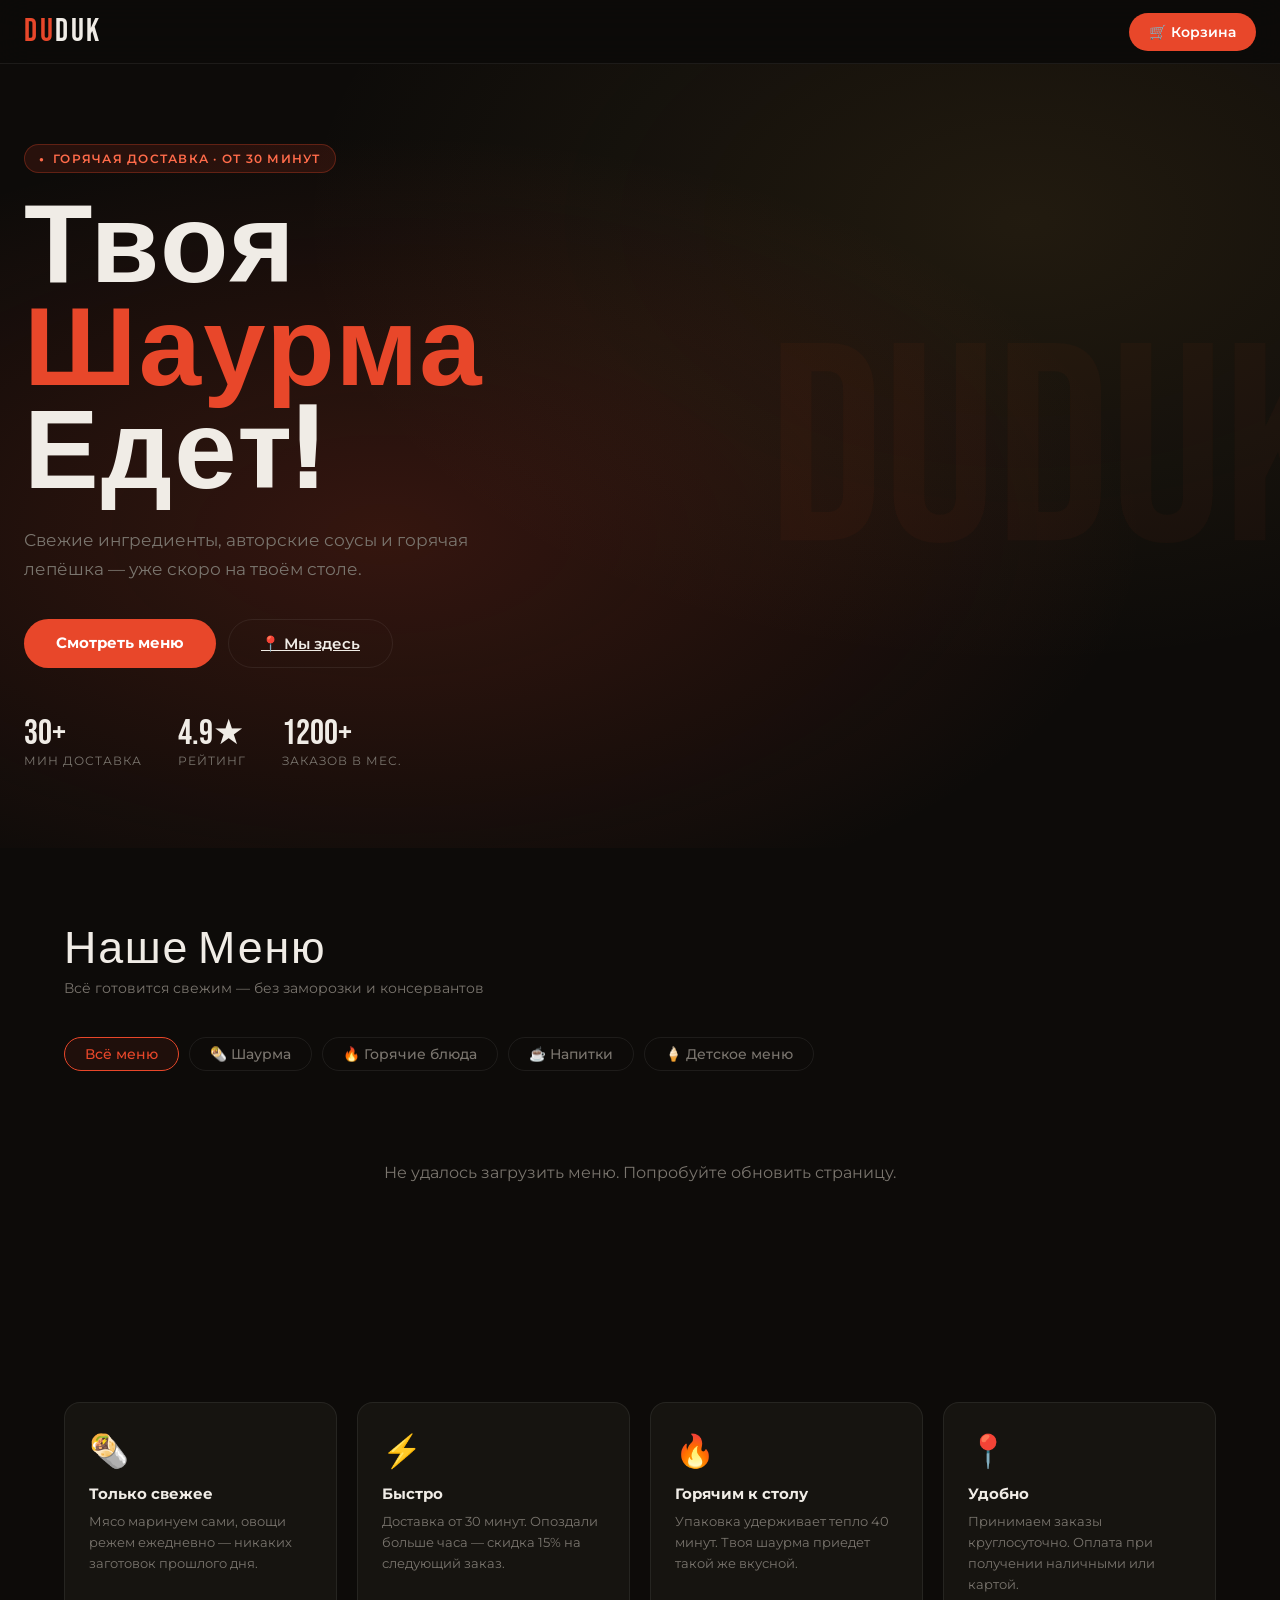
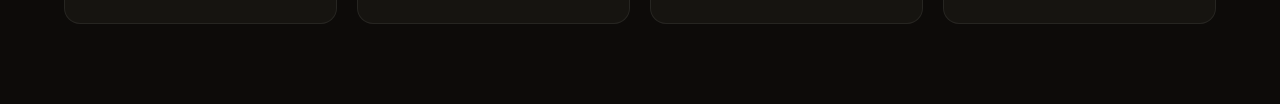
==== app/templates/index.html @ c261e57e "Inital commit" ====
<!DOCTYPE html>
<html lang="ru">
<head>
  <meta charset="UTF-8">
  <meta name="viewport" content="width=device-width, initial-scale=1.0">
  <title>DUDUK — Доставка шаурмы</title>
  <link rel="preconnect" href="https://fonts.googleapis.com">
  <link rel="icon" href="/static/img/favicon.ico" type="image/x-icon">
  <link href="https://fonts.googleapis.com/css2?family=Bebas+Neue&family=Montserrat:wght@400;500;600;700&display=swap" rel="stylesheet">
  <style>
    *, *::before, *::after { box-sizing: border-box; margin: 0; padding: 0; }

    :root {
      --bg: #0d0b09;
      --surface: #161410;
      --surface2: #1e1b17;
      --border: rgba(255,255,255,0.07);
      --accent: #e8472a;
      --accent2: #ff6b4a;
      --gold: #d4a247;
      --text: #f0ece6;
      --muted: #7a756e;
      --radius: 16px;
    }

    html { scroll-behavior: smooth; overflow-x: hidden; }
    body { background: var(--bg); color: var(--text); font-family: 'Montserrat', sans-serif; min-height: 100vh; }

    /* ── HEADER ── */
    header {
      position: sticky; top: 0; z-index: 100;
      background: rgba(13,11,9,0.92); backdrop-filter: blur(16px);
      border-bottom: 1px solid var(--border);
      padding: 0 24px; height: 64px;
      display: flex; align-items: center; justify-content: space-between;
    }
    .logo { font-family: 'Bebas Neue', sans-serif; font-size: 2rem; letter-spacing: 0.08em; color: var(--accent); }
    .logo span { color: var(--text); }
    .header-right { display: flex; align-items: center; gap: 16px; }
    .cart-btn {
      display: flex; align-items: center; gap: 8px;
      background: var(--accent); color: #fff; border: none;
      padding: 10px 20px; border-radius: 50px; font-family: 'Montserrat', sans-serif;
      font-weight: 600; font-size: 0.9rem; cursor: pointer;
      transition: background 0.2s, transform 0.1s;
    }
    .cart-btn:hover { background: var(--accent2); }
    .cart-btn:active { transform: scale(0.97); }
    .cart-count {
      background: #fff; color: var(--accent);
      border-radius: 50%; width: 22px; height: 22px;
      display: flex; align-items: center; justify-content: center;
      font-size: 0.75rem; font-weight: 700; display: none;
    }

    /* ── HERO ── */
    .hero {
      min-height: 80vh; display: flex; align-items: center;
      background: radial-gradient(ellipse at 30% 60%, rgba(232,71,42,0.18) 0%, transparent 60%),
                  radial-gradient(ellipse at 80% 20%, rgba(212,162,71,0.1) 0%, transparent 50%),
                  var(--bg);
      padding: 80px 24px;
      position: relative; overflow: hidden;
    }
    .hero::before {
      content: 'DUDUK';
      position: absolute; right: -60px; top: 50%; transform: translateY(-50%);
      font-family: 'Bebas Neue', sans-serif; font-size: 22vw;
      color: rgba(232,71,42,0.04); line-height: 1;
      pointer-events: none; user-select: none;
    }
    .hero-inner { max-width: 680px; }
    .hero-badge {
      display: inline-flex; align-items: center; gap: 8px;
      background: rgba(232,71,42,0.12); border: 1px solid rgba(232,71,42,0.3);
      color: var(--accent2); padding: 6px 14px; border-radius: 50px;
      font-size: 0.78rem; font-weight: 600; text-transform: uppercase; letter-spacing: 0.1em;
      margin-bottom: 24px;
    }
    .hero-badge::before { content: '●'; font-size: 0.5rem; animation: pulse 1.5s infinite; }
    @keyframes pulse { 0%,100%{opacity:1} 50%{opacity:0.3} }
    .hero h1 {
      font-family: 'Bebas Neue', sans-serif;
      font-size: clamp(3.5rem, 10vw, 7rem); line-height: 0.92;
      letter-spacing: 0.02em; margin-bottom: 20px;
    }
    .hero h1 em { color: var(--accent); font-style: normal; }
    .hero p { font-size: 1.05rem; color: var(--muted); line-height: 1.7; max-width: 480px; margin-bottom: 36px; }
    .hero-cta { display: flex; gap: 12px; flex-wrap: wrap; }
    .btn-primary {
      background: var(--accent); color: #fff; border: none;
      padding: 14px 32px; border-radius: 50px;
      font-family: 'Montserrat', sans-serif; font-weight: 700; font-size: 0.95rem;
      cursor: pointer; transition: all 0.2s; text-decoration: none; display: inline-block;
    }
    .btn-primary:hover { background: var(--accent2); transform: translateY(-2px); box-shadow: 0 8px 24px rgba(232,71,42,0.35); }
    .btn-ghost {
      background: transparent; color: var(--text); border: 1px solid var(--border);
      padding: 14px 32px; border-radius: 50px;
      font-family: 'Montserrat', sans-serif; font-weight: 600; font-size: 0.95rem;
      cursor: pointer; transition: all 0.2s;
    }
    .btn-ghost:hover { border-color: var(--accent); color: var(--accent); }

    .hero-stats { display: flex; gap: 36px; margin-top: 48px; flex-wrap: wrap; }
    .stat { }
    .stat-num { font-family: 'Bebas Neue', sans-serif; font-size: 2.2rem; color: var(--text); line-height: 1; }
    .stat-label { font-size: 0.78rem; color: var(--muted); margin-top: 2px; text-transform: uppercase; letter-spacing: 0.08em; }

    /* ── SECTIONS ── */
    section { padding: 80px 24px; max-width: 1200px; margin: 0 auto; }
    .section-header { margin-bottom: 40px; }
    .section-title { font-family: 'Bebas Neue', sans-serif; font-size: 2.8rem; letter-spacing: 0.04em; line-height: 1; }
    .section-sub { color: var(--muted); font-size: 0.9rem; margin-top: 6px; }

    /* ── MENU FILTERS ── */
    .filters { display: flex; gap: 10px; flex-wrap: wrap; margin-bottom: 32px; }
    .filter-btn {
      padding: 8px 20px; border-radius: 50px; border: 1px solid var(--border);
      background: transparent; color: var(--muted); font-family: 'Montserrat', sans-serif;
      font-size: 0.85rem; font-weight: 500; cursor: pointer; transition: all 0.2s;
    }
    .filter-btn.active, .filter-btn:hover { border-color: var(--accent); color: var(--accent); background: rgba(232,71,42,0.08); }

    /* ── MENU GRID ── */
    .menu-grid { display: grid; grid-template-columns: repeat(auto-fill, minmax(300px, 1fr)); gap: 20px; }
    .menu-card {
      background: var(--surface); border: 1px solid var(--border);
      border-radius: var(--radius); overflow: hidden;
      transition: transform 0.2s, border-color 0.2s, box-shadow 0.2s;
      cursor: pointer;
    }
    .menu-card:hover { transform: translateY(-4px); border-color: rgba(232,71,42,0.3); box-shadow: 0 16px 40px rgba(0,0,0,0.4); }
    .card-img {
      height: 180px; background: var(--surface2);
      display: flex; align-items: center; justify-content: center;
      font-size: 4rem; position: relative; overflow: hidden;
    }
    .card-img img {
      position: absolute; inset: 0; width: 100%; height: 100%;
      object-fit: cover; display: block;
    }
    .card-img::after {
      content: ''; position: absolute; inset: 0;
      background: linear-gradient(to bottom, transparent 50%, var(--surface));
    }
    .card-badge {
      position: absolute; top: 12px; left: 12px; z-index: 1;
      background: var(--accent); color: #fff; padding: 3px 10px;
      border-radius: 50px; font-size: 0.7rem; font-weight: 700;
    }
    .card-body { padding: 18px; }
    .card-name { font-weight: 700; font-size: 1rem; margin-bottom: 6px; }
    .card-desc { color: var(--muted); font-size: 0.82rem; line-height: 1.5; margin-bottom: 14px; }
    .card-footer { display: flex; align-items: center; justify-content: space-between; }
    .card-price { font-family: 'Bebas Neue', sans-serif; font-size: 1.6rem; color: var(--accent); letter-spacing: 0.03em; }
    .card-price sup { font-family: 'Montserrat', sans-serif; font-size: 0.8rem; font-weight: 600; }
    .add-btn {
      width: 38px; height: 38px; border-radius: 50%; border: none;
      background: var(--accent); color: #fff; font-size: 1.4rem;
      display: flex; align-items: center; justify-content: center;
      cursor: pointer; transition: all 0.2s; flex-shrink: 0;
    }
    .add-btn:hover { background: var(--accent2); transform: scale(1.1); }

    /* ── CART SIDEBAR ── */
    .overlay {
      position: fixed; inset: 0; background: rgba(0,0,0,0.6);
      z-index: 200; opacity: 0; pointer-events: none; transition: opacity 0.3s;
    }
    .overlay.open { opacity: 1; pointer-events: all; }
    .cart-sidebar {
      position: fixed; right: 0; top: 0; bottom: 0; width: min(480px, 100vw);
      background: var(--surface); border-left: 1px solid var(--border);
      z-index: 201; display: flex; flex-direction: column;
      transform: translateX(100%); transition: transform 0.35s cubic-bezier(0.4,0,0.2,1);
    }
    .cart-sidebar.open { transform: translateX(0); }
    .cart-header {
      padding: 24px; border-bottom: 1px solid var(--border);
      display: flex; align-items: center; justify-content: space-between;
    }
    .cart-title { font-family: 'Bebas Neue', sans-serif; font-size: 1.8rem; letter-spacing: 0.05em; }
    .close-btn {
      width: 36px; height: 36px; border-radius: 50%; border: 1px solid var(--border);
      background: transparent; color: var(--text); font-size: 1.2rem;
      display: flex; align-items: center; justify-content: center; cursor: pointer;
      transition: all 0.2s;
    }
    .close-btn:hover { border-color: var(--accent); color: var(--accent); }
    .cart-items { flex: 1; overflow-y: auto; padding: 20px; }
    .cart-empty { text-align: center; padding: 60px 20px; color: var(--muted); }
    .cart-empty-icon { font-size: 3.5rem; margin-bottom: 12px; }
    .cart-item {
      display: flex; align-items: center; gap: 14px;
      padding: 14px 0; border-bottom: 1px solid var(--border);
    }
    .cart-item-emoji { font-size: 2rem; flex-shrink: 0; width: 44px; height: 44px; display: flex; align-items: center; justify-content: center; }
    .cart-item-emoji img { width: 44px; height: 44px; object-fit: cover; border-radius: 8px; }
    .cart-item-info { flex: 1; min-width: 0; }
    .cart-item-name { font-weight: 600; font-size: 0.9rem; white-space: nowrap; overflow: hidden; text-overflow: ellipsis; }
    .cart-item-price { color: var(--muted); font-size: 0.82rem; margin-top: 2px; }
    .qty-control { display: flex; align-items: center; gap: 10px; flex-shrink: 0; }
    .qty-btn {
      width: 28px; height: 28px; border-radius: 50%; border: 1px solid var(--border);
      background: var(--surface2); color: var(--text); cursor: pointer;
      display: flex; align-items: center; justify-content: center; font-size: 1rem;
      transition: all 0.15s;
    }
    .qty-btn:hover { border-color: var(--accent); color: var(--accent); }
    .qty-num { font-weight: 700; font-size: 0.9rem; width: 20px; text-align: center; }
    .cart-footer { padding: 20px; border-top: 1px solid var(--border); }
    .cart-total { display: flex; justify-content: space-between; align-items: center; margin-bottom: 20px; }
    .cart-total-label { color: var(--muted); font-size: 0.9rem; }
    .cart-total-price { font-family: 'Bebas Neue', sans-serif; font-size: 2rem; color: var(--accent); letter-spacing: 0.03em; }

    /* ── ORDER FORM ── */
    #checkout-form { flex: 1; overflow-y: auto; display: flex; flex-direction: column; }
    .order-form { padding: 20px; display: flex; flex-direction: column; gap: 12px; }
    .form-group { display: flex; flex-direction: column; gap: 6px; }
    .form-label { font-size: 0.78rem; font-weight: 600; color: var(--muted); text-transform: uppercase; letter-spacing: 0.07em; }
    .form-input, .form-textarea, .form-select {
      background: var(--surface2); border: 1px solid var(--border);
      border-radius: 10px; padding: 12px 14px;
      color: var(--text); font-family: 'Montserrat', sans-serif; font-size: 0.9rem;
      transition: border-color 0.2s; outline: none; width: 100%;
    }
    .form-input:focus, .form-textarea:focus, .form-select:focus { border-color: var(--accent); }
    .form-input::placeholder, .form-textarea::placeholder { color: var(--muted); }
    .form-textarea { resize: vertical; min-height: 80px; }
    .form-select { appearance: none; cursor: pointer; }
    .form-select option { background: var(--surface2); }
    .input-error { border-color: #e8472a !important; }
    .error-msg { color: var(--accent2); font-size: 0.75rem; margin-top: 2px; }

    .checkout-tabs { display: flex; gap: 0; background: var(--surface2); border-radius: 10px; padding: 4px; margin-bottom: 4px; }
    .checkout-tab {
      flex: 1; padding: 9px; border-radius: 8px; border: none;
      background: transparent; color: var(--muted); cursor: pointer;
      font-family: 'Montserrat', sans-serif; font-weight: 600; font-size: 0.82rem;
      transition: all 0.2s;
    }
    .checkout-tab.active { background: var(--surface); color: var(--text); }

    .time-picker { display: grid; grid-template-columns: 1fr 1fr; gap: 8px; }
    .time-option {
      padding: 10px; border-radius: 10px; border: 1px solid var(--border);
      background: transparent; color: var(--muted); cursor: pointer;
      font-family: 'Montserrat', sans-serif; font-size: 0.82rem;
      transition: all 0.2s; text-align: center;
    }
    .time-option.active { border-color: var(--accent); color: var(--accent); background: rgba(232,71,42,0.08); }

    .payment-options { display: grid; grid-template-columns: 1fr 1fr; gap: 8px; }
    .payment-option {
      padding: 12px; border-radius: 10px; border: 1px solid var(--border);
      background: transparent; color: var(--muted); cursor: pointer;
      font-family: 'Montserrat', sans-serif; font-size: 0.82rem;
      text-align: center; transition: all 0.2s;
    }
    .payment-option.active { border-color: var(--accent); color: var(--accent); background: rgba(232,71,42,0.08); }
    .payment-option .pay-icon { font-size: 1.4rem; display: block; margin-bottom: 4px; }

    /* ── TOAST ── */
    #toast-container { position: fixed; bottom: 24px; left: 50%; transform: translateX(-50%); z-index: 999; display: flex; flex-direction: column; gap: 10px; align-items: center; }
    .toast {
      background: var(--surface2); border: 1px solid var(--border);
      padding: 14px 22px; border-radius: 12px; font-size: 0.9rem; font-weight: 500;
      animation: slideUp 0.3s ease; white-space: nowrap;
      box-shadow: 0 8px 32px rgba(0,0,0,0.5);
    }
    .toast.success { border-color: #2dce89; color: #2dce89; }
    .toast.error { border-color: var(--accent); color: var(--accent2); }
    .toast.info { border-color: var(--border); color: var(--text); }
    @keyframes slideUp { from { opacity:0; transform:translateY(16px) } to { opacity:1; transform:translateY(0) } }

    /* ── FEATURES ── */
    .features { display: grid; grid-template-columns: repeat(auto-fit, minmax(220px, 1fr)); gap: 20px; }
    .feature-card {
      background: var(--surface); border: 1px solid var(--border);
      border-radius: var(--radius); padding: 28px 24px;
    }
    .feature-icon { font-size: 2rem; margin-bottom: 14px; }
    .feature-title { font-weight: 700; font-size: 0.95rem; margin-bottom: 8px; }
    .feature-desc { color: var(--muted); font-size: 0.82rem; line-height: 1.6; }

    /* ── STATUS TRACKER ── */

    /* ── LOADING ── */
    .spinner {
      width: 40px; height: 40px; border-radius: 50%;
      border: 3px solid var(--border); border-top-color: var(--accent);
      animation: spin 0.8s linear infinite; margin: 40px auto;
    }
    @keyframes spin { to { transform: rotate(360deg); } }

    /* ── RESPONSIVE ── */
    /* ── MOBILE BOTTOM NAV ── */
    .mobile-nav {
      display: none;
      position: fixed; bottom: 0; left: 0; right: 0; z-index: 150;
      background: rgba(22,20,16,0.96); backdrop-filter: blur(16px);
      border-top: 1px solid var(--border);
      padding: 10px 0 max(10px, env(safe-area-inset-bottom));
      grid-template-columns: 1fr 1fr 1fr;
    }
    .mobile-nav-btn {
      display: flex; flex-direction: column; align-items: center; gap: 4px;
      background: none; border: none; color: var(--muted);
      font-family: 'Montserrat', sans-serif; font-size: 0.65rem; font-weight: 600;
      text-transform: uppercase; letter-spacing: 0.05em; cursor: pointer;
      padding: 4px 8px; transition: color 0.2s; position: relative;
    }
    .mobile-nav-btn .nav-icon { font-size: 1.4rem; line-height: 1; }
    .mobile-nav-btn.active { color: var(--accent); }
    .mobile-nav-cart-badge {
      position: absolute; top: 0; right: 14px;
      background: var(--accent); color: #fff;
      border-radius: 50%; width: 18px; height: 18px;
      display: none; align-items: center; justify-content: center;
      font-size: 0.65rem; font-weight: 700;
    }

    /* ── TABLET ── */
    @media (max-width: 900px) {
      .menu-grid { grid-template-columns: repeat(2, 1fr); }
      .features { grid-template-columns: repeat(2, 1fr); }
    }

    /* ── MOBILE ── */
    @media (max-width: 640px) {
      /* body padding for bottom nav */
      body { padding-bottom: 70px; }

      /* Header */
      header { height: 56px; padding: 0 16px; }
      .cart-btn { display: none; } /* replaced by bottom nav */
      .mobile-nav { display: grid; }

      /* Hero */
      .hero { min-height: auto; padding: 40px 16px 32px; }
      .hero::before { display: none; }
      .hero-badge { font-size: 0.72rem; padding: 5px 12px; }
      .hero h1 { font-size: clamp(2.8rem, 14vw, 4rem); }
      .hero p { font-size: 0.92rem; }
      .hero-cta { gap: 10px; }
      .btn-primary, .btn-ghost { padding: 12px 22px; font-size: 0.88rem; }
      .hero-stats { gap: 20px; margin-top: 32px; }
      .stat-num { font-size: 1.8rem; }
      .stat-label { font-size: 0.7rem; }

      /* Sections */
      section { padding: 40px 16px; }
      .section-title { font-size: 2rem; }

      /* Filters — horizontal scroll */
      .filters { flex-wrap: nowrap; overflow-x: auto; padding-bottom: 4px; -webkit-overflow-scrolling: touch; }
      .filters::-webkit-scrollbar { display: none; }
      .filter-btn { flex-shrink: 0; }

      /* Menu grid — single column */
      .menu-grid { grid-template-columns: 1fr; gap: 14px; }
      .card-img { height: 140px; }

      /* Features — single column */
      .features { grid-template-columns: 1fr; gap: 12px; }
      .feature-card { padding: 20px; display: flex; gap: 16px; align-items: flex-start; }
      .feature-icon { margin-bottom: 0; flex-shrink: 0; }

      /* Cart sidebar — full screen on mobile */
      .cart-sidebar { width: 100vw; border-left: none; border-top: 1px solid var(--border); border-radius: 20px 20px 0 0; top: auto; height: 92vh; }
      .cart-header { padding: 16px 20px; }

      /* Order form tighter */
      .order-form { padding: 14px 16px; gap: 10px; }
      .time-picker { grid-template-columns: 1fr 1fr; gap: 8px; }
      .payment-options { grid-template-columns: 1fr 1fr; gap: 8px; }

      /* Status tracker */

      /* Toast — bottom with nav clearance */
      #toast-container { bottom: 80px; }
    }

    /* ── VERY SMALL (SE, old phones) ── */
    @media (max-width: 375px) {
      .hero h1 { font-size: 2.5rem; }
      .menu-grid { grid-template-columns: 1fr; }
      .time-picker { grid-template-columns: 1fr 1fr; }
    }

    /* scrollbar */

    /* ── DOPINGS ── */
    .dopings-grid { display: grid; grid-template-columns: 1fr 1fr; gap: 8px; }
    .doping-btn {
      background: var(--surface2); border: 1.5px solid var(--border);
      border-radius: 10px; padding: 8px 10px;
      display: flex; align-items: center; gap: 8px;
      cursor: pointer; transition: all 0.15s; text-align: left;
      color: var(--text); font-family: 'Montserrat', sans-serif; font-size: 0.8rem;
    }
    .doping-btn:hover { border-color: var(--accent); }
    .doping-btn.selected { border-color: var(--accent); background: rgba(232,71,42,0.12); }
    .doping-btn .d-name { font-weight: 600; font-size: 0.8rem; }
    .doping-btn .d-price { color: var(--accent); font-weight: 700; font-size: 0.75rem; margin-top: 1px; }
    .doping-icon { font-size: 1.3rem; flex-shrink: 0; }

    /* ── ITEM CONSTRUCTOR MODAL ── */
    .item-modal-overlay {
      position: fixed; inset: 0; background: rgba(0,0,0,0.7);
      z-index: 300; display: flex; align-items: flex-end; justify-content: center;
      opacity: 0; pointer-events: none; transition: opacity 0.3s;
    }
    .item-modal-overlay.open { opacity: 1; pointer-events: all; }
    .item-modal {
      background: var(--surface); border-radius: 24px 24px 0 0;
      width: 100%; max-width: 600px; max-height: 92vh;
      display: flex; flex-direction: column;
      transform: translateY(100%); transition: transform 0.35s cubic-bezier(0.4,0,0.2,1);
      border-top: 1px solid var(--border);
    }
    .item-modal-overlay.open .item-modal { transform: translateY(0); }
    .item-modal-header {
      padding: 20px 20px 0; display: flex; align-items: flex-start; gap: 16px;
    }
    .item-modal-emoji { font-size: 3rem; flex-shrink: 0; }
    .item-modal-info { flex: 1; }
    .item-modal-name { font-family: 'Bebas Neue', sans-serif; font-size: 1.6rem; letter-spacing: 0.04em; line-height: 1.1; }
    .item-modal-desc { color: var(--muted); font-size: 0.82rem; margin-top: 4px; }
    .item-modal-close {
      width: 32px; height: 32px; border-radius: 50%; border: 1px solid var(--border);
      background: transparent; color: var(--text); font-size: 1rem;
      display: flex; align-items: center; justify-content: center; cursor: pointer;
      flex-shrink: 0; margin-top: 2px; transition: all 0.2s;
    }
    .item-modal-close:hover { border-color: var(--accent); color: var(--accent); }
    .item-modal-body { padding: 16px 20px; overflow-y: auto; flex: 1; }
    .constructor-title {
      font-size: 0.75rem; font-weight: 700; text-transform: uppercase; letter-spacing: 0.12em;
      color: var(--muted); margin-bottom: 12px;
    }
    .constructor-grid { display: grid; grid-template-columns: 1fr 1fr; gap: 8px; margin-bottom: 16px; }
    .constructor-btn {
      display: flex; align-items: center; gap: 10px;
      background: var(--surface2); border: 1.5px solid var(--border);
      border-radius: 12px; padding: 10px 12px; cursor: pointer;
      transition: all 0.18s; text-align: left;
    }
    .constructor-btn:hover { border-color: rgba(232,71,42,0.4); }
    .constructor-btn.selected { border-color: var(--accent); background: rgba(232,71,42,0.1); }
    .constructor-btn .cb-icon { font-size: 1.4rem; flex-shrink: 0; }
    .constructor-btn .cb-name { font-weight: 600; font-size: 0.8rem; line-height: 1.2; }
    .constructor-btn .cb-weight { color: var(--muted); font-size: 0.7rem; }
    .constructor-btn .cb-price { color: var(--accent); font-weight: 700; font-size: 0.78rem; margin-top: 2px; }
    .item-modal-footer {
      padding: 16px 20px; border-top: 1px solid var(--border);
      display: flex; align-items: center; gap: 12px;
    }
    .modal-total-block { flex: 1; }
    .modal-total-label { font-size: 0.7rem; text-transform: uppercase; letter-spacing: 0.1em; color: var(--muted); }
    .modal-total-price { font-family: 'Bebas Neue', sans-serif; font-size: 2rem; color: var(--text); letter-spacing: 0.03em; line-height: 1; }
    .modal-total-price sup { font-family: 'Montserrat', sans-serif; font-size: 0.9rem; font-weight: 700; }
    .modal-add-btn {
      flex: 1; background: var(--accent); color: #fff; border: none;
      padding: 14px 24px; border-radius: 50px;
      font-family: 'Montserrat', sans-serif; font-weight: 700; font-size: 0.95rem;
      cursor: pointer; transition: all 0.2s;
    }
    .modal-add-btn:hover { background: var(--accent2); transform: translateY(-1px); }

    ::-webkit-scrollbar { width: 6px; }
    ::-webkit-scrollbar-track { background: transparent; }
    ::-webkit-scrollbar-thumb { background: rgba(255,255,255,0.1); border-radius: 3px; }
  </style>
</head>
<body>

<!-- ── MOBILE BOTTOM NAV ── -->
<nav class="mobile-nav" id="mobile-nav">
  <button class="mobile-nav-btn active" id="mnav-menu" onclick="mnavGo('menu')">
    <span class="nav-icon">🌯</span>Меню
  </button>
  <button class="mobile-nav-btn" id="mnav-cart" onclick="mnavGo('cart')">
    <span class="nav-icon">🛒</span>Корзина
    <span class="mobile-nav-cart-badge" id="mnav-badge">0</span>
  </button>
  <a class="mobile-nav-btn" href="https://2gis.ru/perm/firm/70000001114979044/tab/reviews?m=56.338317%2C58.048239%2F16" target="_blank" rel="noopener" style="text-decoration:none;">
    <span class="nav-icon">📍</span>Мы здесь
  </a>
</nav>

<header>
  <div class="logo">DU<span>DUK</span></div>
  <div class="header-right">
    <button class="cart-btn" onclick="openCart()">
      🛒 Корзина
      <span class="cart-count" id="cart-badge">0</span>
    </button>
  </div>
</header>

<div class="hero">
  <div class="hero-inner">
    <div class="hero-badge">Горячая доставка · от 30 минут</div>
    <h1>Твоя<br><em>Шаурма</em><br>Едет!</h1>
    <p>Свежие ингредиенты, авторские соусы и горячая лепёшка — уже скоро на твоём столе.</p>
    <div class="hero-cta">
      <a href="#menu" class="btn-primary">Смотреть меню</a>
      <a class="btn-ghost" href="https://2gis.ru/perm/firm/70000001114979044/tab/reviews?m=56.338317%2C58.048239%2F16" target="_blank" rel="noopener">📍 Мы здесь</a>
    </div>
    <div class="hero-stats">
      <div class="stat"><div class="stat-num">30+</div><div class="stat-label">Мин доставка</div></div>
      <div class="stat"><div class="stat-num">4.9★</div><div class="stat-label">Рейтинг</div></div>
      <div class="stat"><div class="stat-num">1200+</div><div class="stat-label">Заказов в мес.</div></div>
    </div>
  </div>
</div>

<!-- ── MENU ── -->
<section id="menu">
  <div class="section-header">
    <div class="section-title">Наше Меню</div>
    <div class="section-sub">Всё готовится свежим — без заморозки и консервантов</div>
  </div>
  <div class="filters" id="filters">
    <button class="filter-btn active" onclick="filterMenu('all', this)">Всё меню</button>
    <button class="filter-btn" onclick="filterMenu('shawarma', this)">🌯 Шаурма</button>
    <button class="filter-btn" onclick="filterMenu('hot', this)">🔥 Горячие блюда</button>
    <button class="filter-btn" onclick="filterMenu('drinks', this)">☕ Напитки</button>
    <button class="filter-btn" onclick="filterMenu('kids', this)">🍦 Детское меню</button>
  </div>
  <div class="menu-grid" id="menu-grid">
    <div class="spinner"></div>
  </div>
</section>

<!-- ── FEATURES ── -->
<section>
  <div class="features">
    <div class="feature-card">
      <div class="feature-icon">🌯</div>
      <div class="feature-title">Только свежее</div>
      <div class="feature-desc">Мясо маринуем сами, овощи режем ежедневно — никаких заготовок прошлого дня.</div>
    </div>
    <div class="feature-card">
      <div class="feature-icon">⚡</div>
      <div class="feature-title">Быстро</div>
      <div class="feature-desc">Доставка от 30 минут. Опоздали больше часа — скидка 15% на следующий заказ.</div>
    </div>
    <div class="feature-card">
      <div class="feature-icon">🔥</div>
      <div class="feature-title">Горячим к столу</div>
      <div class="feature-desc">Упаковка удерживает тепло 40 минут. Твоя шаурма приедет такой же вкусной.</div>
    </div>
    <div class="feature-card">
      <div class="feature-icon">📍</div>
      <div class="feature-title">Удобно</div>
      <div class="feature-desc">Принимаем заказы круглосуточно. Оплата при получении наличными или картой.</div>
    </div>
  </div>
</section>

<!-- ── STATUS TRACKER ── -->


<!-- ── OVERLAY ── -->
<div class="overlay" id="overlay" onclick="closeCart()"></div>

<!-- ── ITEM CONSTRUCTOR MODAL ──────────────────────────────────── -->
<div class="item-modal-overlay" id="item-modal-overlay" onclick="closeItemModal(event)">
  <div class="item-modal" id="item-modal">
    <div class="item-modal-header">
      <div class="item-modal-emoji" id="im-emoji">🌯</div>
      <div class="item-modal-info">
        <div class="item-modal-name" id="im-name">Название</div>
        <div class="item-modal-desc" id="im-desc"></div>
      </div>
      <button class="item-modal-close" onclick="closeItemModal()">✕</button>
    </div>
    <div class="item-modal-body">
      <div class="constructor-title">🔧 Настройте блюдо — добавьте по вкусу</div>
      <div class="constructor-grid" id="constructor-grid">
        <div style="color:var(--muted);font-size:0.82rem;grid-column:1/-1;">Загружаем добавки…</div>
      </div>
    </div>
    <div class="item-modal-footer">
      <div class="modal-total-block">
        <div class="modal-total-label">Итого</div>
        <div class="modal-total-price"><sup>₽</sup><span id="im-total">0</span></div>
      </div>
      <button class="modal-add-btn" id="im-add-btn" onclick="addConstructedToCart()">В корзину</button>
    </div>
  </div>
</div>

<!-- ── CART SIDEBAR ── -->
<div class="cart-sidebar" id="cart-sidebar">
  <div class="cart-header">
    <div class="cart-title">Корзина</div>
    <button class="close-btn" onclick="closeCart()">✕</button>
  </div>

  <div class="cart-items" id="cart-items">
    <div class="cart-empty">
      <div class="cart-empty-icon">🛒</div>
      <div style="font-weight:600;margin-bottom:6px;">Корзина пуста</div>
      <div style="color:var(--muted);font-size:0.85rem;">Добавьте что-нибудь из меню</div>
    </div>
  </div>

  <!-- Форма оформления -->
  <div id="checkout-form" style="display:none">
    <div class="cart-total" style="padding:0 20px;">
      <span class="cart-total-label">Итого:</span>
      <span class="cart-total-price" id="cart-total">0 ₽</span>
    </div>

    <div class="order-form">
      <div class="form-group">
        <label class="form-label">Тип доставки</label>
        <div class="checkout-tabs">
          <button class="checkout-tab active" onclick="setDelivery('delivery', this)">🚗 Доставка</button>
          <button class="checkout-tab" onclick="setDelivery('pickup', this)">🏃 Самовывоз</button>
        </div>
      </div>

      <div class="form-group">
        <label class="form-label">Ваше имя *</label>
        <input class="form-input" id="inp-name" placeholder="Как к вам обращаться?">
        <div class="error-msg" id="err-name"></div>
      </div>
      <div class="form-group">
        <label class="form-label">Телефон *</label>
        <input class="form-input" id="inp-phone" placeholder="+7 (999) 000-00-00" inputmode="tel">
        <div class="error-msg" id="err-phone"></div>
      </div>
      <div class="form-group" id="address-group">
        <label class="form-label">Адрес доставки *</label>
        <input class="form-input" id="inp-address" placeholder="Улица, дом, квартира">
        <div class="error-msg" id="err-address"></div>
      </div>

      <div class="form-group">
        <label class="form-label">Время доставки</label>
        <div class="time-picker" id="time-picker">
          <button class="time-option active" data-value="asap" onclick="selectTime(this)">⚡ Как можно скорее</button>
          <button class="time-option" data-value="30" onclick="selectTime(this)">🕐 Через 30 мин</button>
          <button class="time-option" data-value="60" onclick="selectTime(this)">🕑 Через 1 час</button>
          <button class="time-option" data-value="120" onclick="selectTime(this)">🕑 Через 2 часа</button>
        </div>
      </div>

      <div class="form-group">
        <label class="form-label">Способ оплаты</label>
        <div class="payment-options">
          <button class="payment-option active" data-value="cash" onclick="selectPayment(this)">
            <span class="pay-icon">💵</span>Наличными
          </button>
          <button class="payment-option" data-value="card" onclick="selectPayment(this)">
            <span class="pay-icon">💳</span>Картой
          </button>
        </div>
      </div>


      <div class="form-group" id="dopings-group">
        <label class="form-label">Добавить к заказу</label>
        <div class="dopings-grid" id="dopings-grid">
          <div style="color:var(--muted);font-size:0.82rem;grid-column:1/-1;">Загрузка...</div>
        </div>
      </div>

      <div class="form-group">
        <label class="form-label">Комментарий к заказу</label>
        <textarea class="form-textarea" id="inp-comment" placeholder="Соус отдельно, позвоните за 5 минут…"></textarea>
      </div>

      <button class="btn-primary" onclick="submitOrder()" id="submit-btn" style="width:100%;margin-top:4px;">
        Оформить заказ
      </button>
    </div>
  </div>

  <!-- Empty cart footer -->
  <div class="cart-footer" id="empty-cart-footer">
    <div style="display:flex;justify-content:space-between;align-items:center;margin-bottom:16px;">
      <span style="color:var(--muted)">Ваш заказ: <strong>0 ₽</strong></span>
    </div>
    <button class="btn-primary" style="width:100%;opacity:0.4;cursor:not-allowed;">Перейти к оформлению</button>
  </div>
  <div class="cart-footer" id="filled-cart-footer" style="display:none">
    <div class="cart-total">
      <span class="cart-total-label">Итого:</span>
      <span class="cart-total-price" id="cart-total2">0 ₽</span>
    </div>
    <button class="btn-primary" onclick="showCheckout()" style="width:100%;">Оформить заказ →</button>
  </div>
</div>

<!-- ── TOAST CONTAINER ── -->
<div id="toast-container"></div>

<script>
// ─── MOBILE NAV ──────────────────────────────────────────
function mnavGo(tab) {
  document.querySelectorAll('.mobile-nav-btn').forEach(b => b.classList.remove('active'));
  const btn = document.getElementById('mnav-' + tab);
  if (btn) btn.classList.add('active');
  if (tab === 'cart') { openCart(); }
  else if (tab === 'menu') { document.getElementById('menu').scrollIntoView({behavior:'smooth'}); }

}

// ─── STATE ──────────────────────────────────────────────
let MENU = [];
let DOPINGS = [];
let selectedDopings = [];
let cart = JSON.parse(localStorage.getItem('duduk_cart') || '[]');
let currentFilter = 'all';
let deliveryType = 'delivery';
let selectedTime = 'asap';
let selectedPayment = 'cash';

// ─── INIT ────────────────────────────────────────────────
document.addEventListener('DOMContentLoaded', async () => {
  await loadMenu();
  updateCartUI();
  restoreOrderStatus();
});


async function loadMenu() {
  try {
    const res = await fetch('/api/menu');
    MENU = await res.json();
    // Populate DOPINGS from already-loaded data (no extra request needed)
    DOPINGS = MENU.filter(m => m.category === 'dopings');
    renderMenu();
    renderDopings();
  } catch(e) {
    document.getElementById('menu-grid').innerHTML =
      '<div style="color:var(--muted);text-align:center;padding:60px 20px;grid-column:1/-1;">Не удалось загрузить меню. Попробуйте обновить страницу.</div>';
  }
}

function restoreOrderStatus() {
}

// ─── MENU ────────────────────────────────────────────────
function filterMenu(cat, btn) {
  currentFilter = cat;
  document.querySelectorAll('.filter-btn').forEach(b => b.classList.remove('active'));
  btn.classList.add('active');
  renderMenu();
}

function renderMenu() {
  const grid = document.getElementById('menu-grid');
  // Допинги (добавки) — не самостоятельная позиция меню, их выбирают
  // только в конструкторе блюда или на шаге оформления заказа.
  const base = MENU.filter(m => m.category !== 'dopings');
  const items = currentFilter === 'all' ? base : base.filter(m => m.category === currentFilter);
  if (items.length === 0) {
    grid.innerHTML = '<div style="color:var(--muted);text-align:center;padding:60px 20px;grid-column:1/-1;">В этой категории пока ничего нет</div>';
    return;
  }
  grid.innerHTML = items.map(item => {
    // У картофеля фри не бывает "начинки" — конструктор с топпингами
    // ему не нужен, кладём сразу в корзину, как и напитки/детское меню.
    const isFries = item.name.trim().toLowerCase() === 'картофель фри';
    const hasConstructor = (item.category === 'shawarma' || item.category === 'hot') && !isFries;
    const clickFn = hasConstructor ? `openItemModal(${item.id})` : `addToCart(${item.id})`;
    const btnIcon = hasConstructor ? '⚙️' : '+';
    const btnTitle = hasConstructor ? 'Настроить' : 'В корзину';
    return `
    <div class="menu-card" onclick="${clickFn}">
      <div class="card-img">
        ${item.badge ? `<span class="card-badge">${item.badge}</span>` : ''}
        ${item.image_url ? `<img src="${item.image_url}" alt="${item.name}" loading="lazy">` : `<span>${item.emoji || '🌯'}</span>`}
      </div>
      <div class="card-body">
        <div class="card-name">${item.name}</div>
        <div class="card-desc">${item.desc}</div>
        <div class="card-footer">
          <div class="card-price"><sup>₽</sup>${item.price}</div>
          <button class="add-btn" title="${btnTitle}" onclick="event.stopPropagation();${clickFn}">${btnIcon}</button>
        </div>
      </div>
    </div>
  `}).join('');
}


// ─── DOPINGS ─────────────────────────────────────────────
async function fetchDopings() {
  try {
    const res = await fetch('/api/menu');
    const items = await res.json();
    DOPINGS = items.filter(m => m.category === 'dopings');
    renderDopings();
  } catch(e) {}
}

function renderDopings() {
  const grid = document.getElementById('dopings-grid');
  if (!grid) return;
  if (DOPINGS.length === 0) {
    grid.innerHTML = '<div style="color:var(--muted);font-size:0.82rem;grid-column:1/-1;">Нет доступных добавок</div>';
    return;
  }
  grid.innerHTML = DOPINGS.map(d => `
    <button type="button" class="doping-btn" id="dop-${d.id}" onclick="toggleDoping(${d.id})">
      <span class="doping-icon">${d.image_url ? `<img src="${d.image_url}" style="width:28px;height:28px;border-radius:6px;object-fit:cover;">` : (d.emoji || '➕')}</span>
      <div>
        <div class="d-name">${d.name}</div>
        <div class="d-price">+${d.price} ₽</div>
      </div>
    </button>
  `).join('');
}

function toggleDoping(id) {
  const idx = selectedDopings.indexOf(id);
  const btn = document.getElementById('dop-' + id);
  if (idx === -1) {
    selectedDopings.push(id);
    btn && btn.classList.add('selected');
  } else {
    selectedDopings.splice(idx, 1);
    btn && btn.classList.remove('selected');
  }
}

function resetDopings() {
  selectedDopings = [];
  document.querySelectorAll('.doping-btn').forEach(b => b.classList.remove('selected'));
}

function getDopingItems() {
  return selectedDopings.map(id => {
    const d = DOPINGS.find(x => x.id === id);
    return d ? { item_id: d.id, quantity: 1 } : null;
  }).filter(Boolean);
}

function getDopingTotal() {
  return selectedDopings.reduce((sum, id) => {
    const d = DOPINGS.find(x => x.id === id);
    return sum + (d ? d.price : 0);
  }, 0);
}

// ─── ITEM CONSTRUCTOR MODAL ───────────────────────────────────────
let modalItem = null;
let modalSelectedAddons = [];

function openItemModal(id) {
  modalItem = MENU.find(m => m.id === id);
  if (!modalItem) return;
  modalSelectedAddons = [];

  document.getElementById('im-emoji').textContent = modalItem.image_url ? '' : (modalItem.emoji || '🌯');
  if (modalItem.image_url) {
    const e = document.getElementById('im-emoji');
    e.innerHTML = `<img src="${modalItem.image_url}" style="width:52px;height:52px;border-radius:12px;object-fit:cover;">`;
  }
  document.getElementById('im-name').textContent = modalItem.name;
  document.getElementById('im-desc').textContent = modalItem.desc;
  updateModalTotal();
  renderConstructorGrid();

  document.getElementById('item-modal-overlay').classList.add('open');
  document.body.style.overflow = 'hidden';
}

function closeItemModal(e) {
  if (e && e.target !== document.getElementById('item-modal-overlay')) return;
  document.getElementById('item-modal-overlay').classList.remove('open');
  document.body.style.overflow = '';
  modalItem = null;
  modalSelectedAddons = [];
}

function renderConstructorGrid() {
  const grid = document.getElementById('constructor-grid');
  if (DOPINGS.length === 0) {
    grid.innerHTML = '<div style="color:var(--muted);font-size:0.82rem;grid-column:1/-1;">Добавки пока не добавлены</div>';
    return;
  }
  grid.innerHTML = DOPINGS.map(d => `
    <button type="button" class="constructor-btn ${modalSelectedAddons.includes(d.id) ? 'selected' : ''}"
      id="cb-${d.id}" onclick="toggleAddon(${d.id})">
      <span class="cb-icon">${d.emoji || '➕'}</span>
      <div>
        <div class="cb-name">${d.name}</div>
        <div class="cb-weight">${d.desc}</div>
        <div class="cb-price">+${d.price} ₽</div>
      </div>
    </button>
  `).join('');
}

function toggleAddon(id) {
  const idx = modalSelectedAddons.indexOf(id);
  if (idx === -1) modalSelectedAddons.push(id);
  else modalSelectedAddons.splice(idx, 1);
  document.querySelectorAll('.constructor-btn').forEach(b => b.classList.remove('selected'));
  modalSelectedAddons.forEach(aid => {
    const btn = document.getElementById('cb-' + aid);
    if (btn) btn.classList.add('selected');
  });
  updateModalTotal();
}

function updateModalTotal() {
  if (!modalItem) return;
  const addonsTotal = modalSelectedAddons.reduce((sum, id) => {
    const d = DOPINGS.find(x => x.id === id);
    return sum + (d ? d.price : 0);
  }, 0);
  document.getElementById('im-total').textContent = (modalItem.price + addonsTotal);
}

function addConstructedToCart() {
  if (!modalItem) return;
  // Add main item
  const existing = cart.find(c => c.id === modalItem.id && !c._addon);
  if (existing) existing.qty++;
  else cart.push({ id: modalItem.id, menu_item_id: modalItem.id, name: modalItem.name, emoji: modalItem.emoji || '🌯', image_url: modalItem.image_url || null, price: modalItem.price, qty: 1 });

  // Add selected addons as separate cart items (with unique negative ids to avoid clash)
  modalSelectedAddons.forEach(aid => {
    const d = DOPINGS.find(x => x.id === aid);
    if (!d) return;
    const addonCartId = 'addon_' + aid + '_' + modalItem.id;
    const ex = cart.find(c => c.id === addonCartId);
    if (ex) ex.qty++;
    else cart.push({ id: addonCartId, menu_item_id: aid, name: `+ ${d.name}`, emoji: d.emoji || '➕', image_url: null, price: d.price, qty: 1, _addon: true });
  });

  saveCart();
  updateCartUI();
  const count = 1 + modalSelectedAddons.length;
  showToast(`🌯 ${modalItem.name}${count > 1 ? ` + ${count-1} добавки` : ''} — добавлено!`, 'success');
  closeItemModal();
  openCart();
}

// ─── CART ────────────────────────────────────────────────
function addToCart(id) {
  const item = MENU.find(m => m.id === id);
  const existing = cart.find(c => c.id === id);
  if (existing) {
    existing.qty++;
  } else {
    cart.push({ id, menu_item_id: id, name: item.name, emoji: item.emoji || '🌯', image_url: item.image_url || null, price: item.price, qty: 1 });
  }
  saveCart();
  updateCartUI();
  showToast(`${item.emoji || '🌯'} ${item.name} добавлено!`, 'success');
  // Quick animation on button
  openCart();
}

function removeFromCart(id) {
  const idx = cart.findIndex(c => c.id === id);
  if (idx === -1) return;
  if (cart[idx].qty > 1) { cart[idx].qty--; } else { cart.splice(idx, 1); }
  saveCart();
  updateCartUI();
}

function saveCart() { localStorage.setItem('duduk_cart', JSON.stringify(cart)); }

function cartTotal() { return cart.reduce((s, c) => s + c.price * c.qty, 0); }

function updateCartUI() {
  const total = cartTotal();
  const badge = document.getElementById('cart-badge');
  const count = cart.reduce((s,c)=>s+c.qty,0);

  if (count > 0) { badge.style.display='flex'; badge.textContent=count; }
  else { badge.style.display='none'; }

  // mobile nav badge
  const mnavBadge = document.getElementById('mnav-badge');
  if (mnavBadge) {
    if (count > 0) { mnavBadge.style.display='flex'; mnavBadge.textContent=count > 9 ? '9+' : count; }
    else { mnavBadge.style.display='none'; }
  }

  // items
  const itemsEl = document.getElementById('cart-items');
  const checkoutForm = document.getElementById('checkout-form');
  const emptyFoot = document.getElementById('empty-cart-footer');
  const filledFoot = document.getElementById('filled-cart-footer');

  if (cart.length === 0) {
    itemsEl.innerHTML = `<div class="cart-empty"><div class="cart-empty-icon">🛒</div><div style="font-weight:600;margin-bottom:6px;">Корзина пуста</div><div style="color:var(--muted);font-size:0.85rem;">Добавьте что-нибудь из меню</div></div>`;
    checkoutForm.style.display = 'none';
    emptyFoot.style.display = '';
    filledFoot.style.display = 'none';
  } else {
    itemsEl.innerHTML = cart.map(c => {
      const idStr = JSON.stringify(c.id);
      return `
      <div class="cart-item">
        <div class="cart-item-emoji">${c.image_url ? `<img src="${c.image_url}" alt="">` : (c.emoji || '🌯')}</div>
        <div class="cart-item-info">
          <div class="cart-item-name">${c.name}</div>
          <div class="cart-item-price">${c.price} ₽ × ${c.qty}</div>
        </div>
        <div class="qty-control">
          <button class="qty-btn" onclick="removeFromCart(${idStr})">−</button>
          <span class="qty-num">${c.qty}</span>
          <button class="qty-btn" onclick="addToCartDirect(${idStr})">+</button>
        </div>
      </div>
    `}).join('');

    if (checkoutForm.style.display === 'flex' || checkoutForm.style.display === 'block') {
      // already in checkout — update totals
      document.getElementById('cart-total').textContent = total + ' ₽';
      document.getElementById('cart-total2').textContent = total + ' ₽';
    } else {
      filledFoot.style.display = '';
      emptyFoot.style.display = 'none';
      document.getElementById('cart-total2').textContent = total + ' ₽';
    }
  }
}

function addToCartDirect(id) {
  const existing = cart.find(c => c.id === id);
  if (existing) { existing.qty++; saveCart(); updateCartUI(); }
}

function openCart() {
  document.getElementById('cart-sidebar').classList.add('open');
  document.getElementById('overlay').classList.add('open');
  document.body.style.overflow = 'hidden';
}
function closeCart() {
  document.getElementById('cart-sidebar').classList.remove('open');
  document.getElementById('overlay').classList.remove('open');
  document.body.style.overflow = '';
}

function showCheckout() {
  selectedDopings = [];
  renderDopings();
  document.getElementById('cart-items').style.display = 'none';
  document.getElementById('empty-cart-footer').style.display = 'none';
  document.getElementById('filled-cart-footer').style.display = 'none';
  const form = document.getElementById('checkout-form');
  form.style.display = 'block';
  document.getElementById('cart-total').textContent = cartTotal() + ' ₽';
}

// ─── FORM OPTIONS ────────────────────────────────────────
function setDelivery(type, btn) {
  deliveryType = type;
  document.querySelectorAll('.checkout-tab').forEach(b => b.classList.remove('active'));
  btn.classList.add('active');
  document.getElementById('address-group').style.display = type === 'delivery' ? '' : 'none';
}
function selectTime(btn) {
  selectedTime = btn.dataset.value;
  document.querySelectorAll('.time-option').forEach(b => b.classList.remove('active'));
  btn.classList.add('active');
}
function selectPayment(btn) {
  selectedPayment = btn.dataset.value;
  document.querySelectorAll('.payment-option').forEach(b => b.classList.remove('active'));
  btn.classList.add('active');
}

// ─── VALIDATION ──────────────────────────────────────────
function clearErrors() {
  ['name','phone','address'].forEach(f => {
    document.getElementById('inp-'+f).classList.remove('input-error');
    document.getElementById('err-'+f).textContent = '';
  });
}
function setError(field, msg) {
  document.getElementById('inp-'+field).classList.add('input-error');
  document.getElementById('err-'+field).textContent = msg;
}

// ─── SUBMIT ──────────────────────────────────────────────
async function submitOrder() {
  clearErrors();
  const name = document.getElementById('inp-name').value.trim();
  const phone = document.getElementById('inp-phone').value.trim();
  const address = document.getElementById('inp-address').value.trim();
  const comment = document.getElementById('inp-comment').value.trim();

  let ok = true;
  if (!name) { setError('name', 'Введите ваше имя'); ok = false; }
  if (!phone || !/^\+?[0-9]{10,15}$/.test(phone.replace(/[\s\-\(\)]/g,''))) {
    setError('phone', 'Введите корректный номер телефона'); ok = false;
  }
  if (deliveryType === 'delivery' && !address) { setError('address', 'Введите адрес доставки'); ok = false; }
  if (!ok) return;

  const btn = document.getElementById('submit-btn');
  btn.textContent = 'Отправляем…'; btn.disabled = true;

  const timeComment = selectedTime === 'asap' ? '' : `Время: через ${selectedTime} мин. `;
  const payComment = `Оплата: ${selectedPayment === 'cash' ? 'наличными' : 'картой'}. `;
  const typeComment = deliveryType === 'pickup' ? 'Самовывоз. ' : '';

  const body = {
    customer_name: name,
    phone: phone.replace(/[\s\-\(\)]/g,''),
    address: deliveryType === 'delivery' ? address : 'Самовывоз',
    items: [...cart.map(c => ({ item_id: c.menu_item_id, quantity: c.qty })), ...getDopingItems()],
    comment: [timeComment, payComment, typeComment, comment].filter(Boolean).join('').trim()
  };

  try {
    const res = await fetch('/api/order', {
      method: 'POST',
      headers: { 'Content-Type': 'application/json' },
      body: JSON.stringify(body)
    });
    if (!res.ok) {
      const err = await res.json().catch(()=>({detail:'Ошибка сервера'}));
      throw new Error(err.detail || 'Ошибка');
    }
    const data = await res.json();
    // Clear cart
    cart = [];
    saveCart();
    closeCart();
    document.getElementById('cart-items').style.display = '';
    document.getElementById('checkout-form').style.display = 'none';

    showToast('✅ Заказ принят! Ожидайте звонка.', 'success');
    resetDopings();
    updateCartUI();



  } catch(e) {
    showToast('❌ ' + e.message, 'error');
  } finally {
    btn.textContent = 'Оформить заказ'; btn.disabled = false;
  }
}

// ─── TOAST ───────────────────────────────────────────────
function showToast(msg, type = 'info') {
  const container = document.getElementById('toast-container');
  const toast = document.createElement('div');
  toast.className = `toast ${type}`;
  toast.textContent = msg;
  container.appendChild(toast);
  setTimeout(() => toast.remove(), 3500);
}
</script>

</body>
</html>
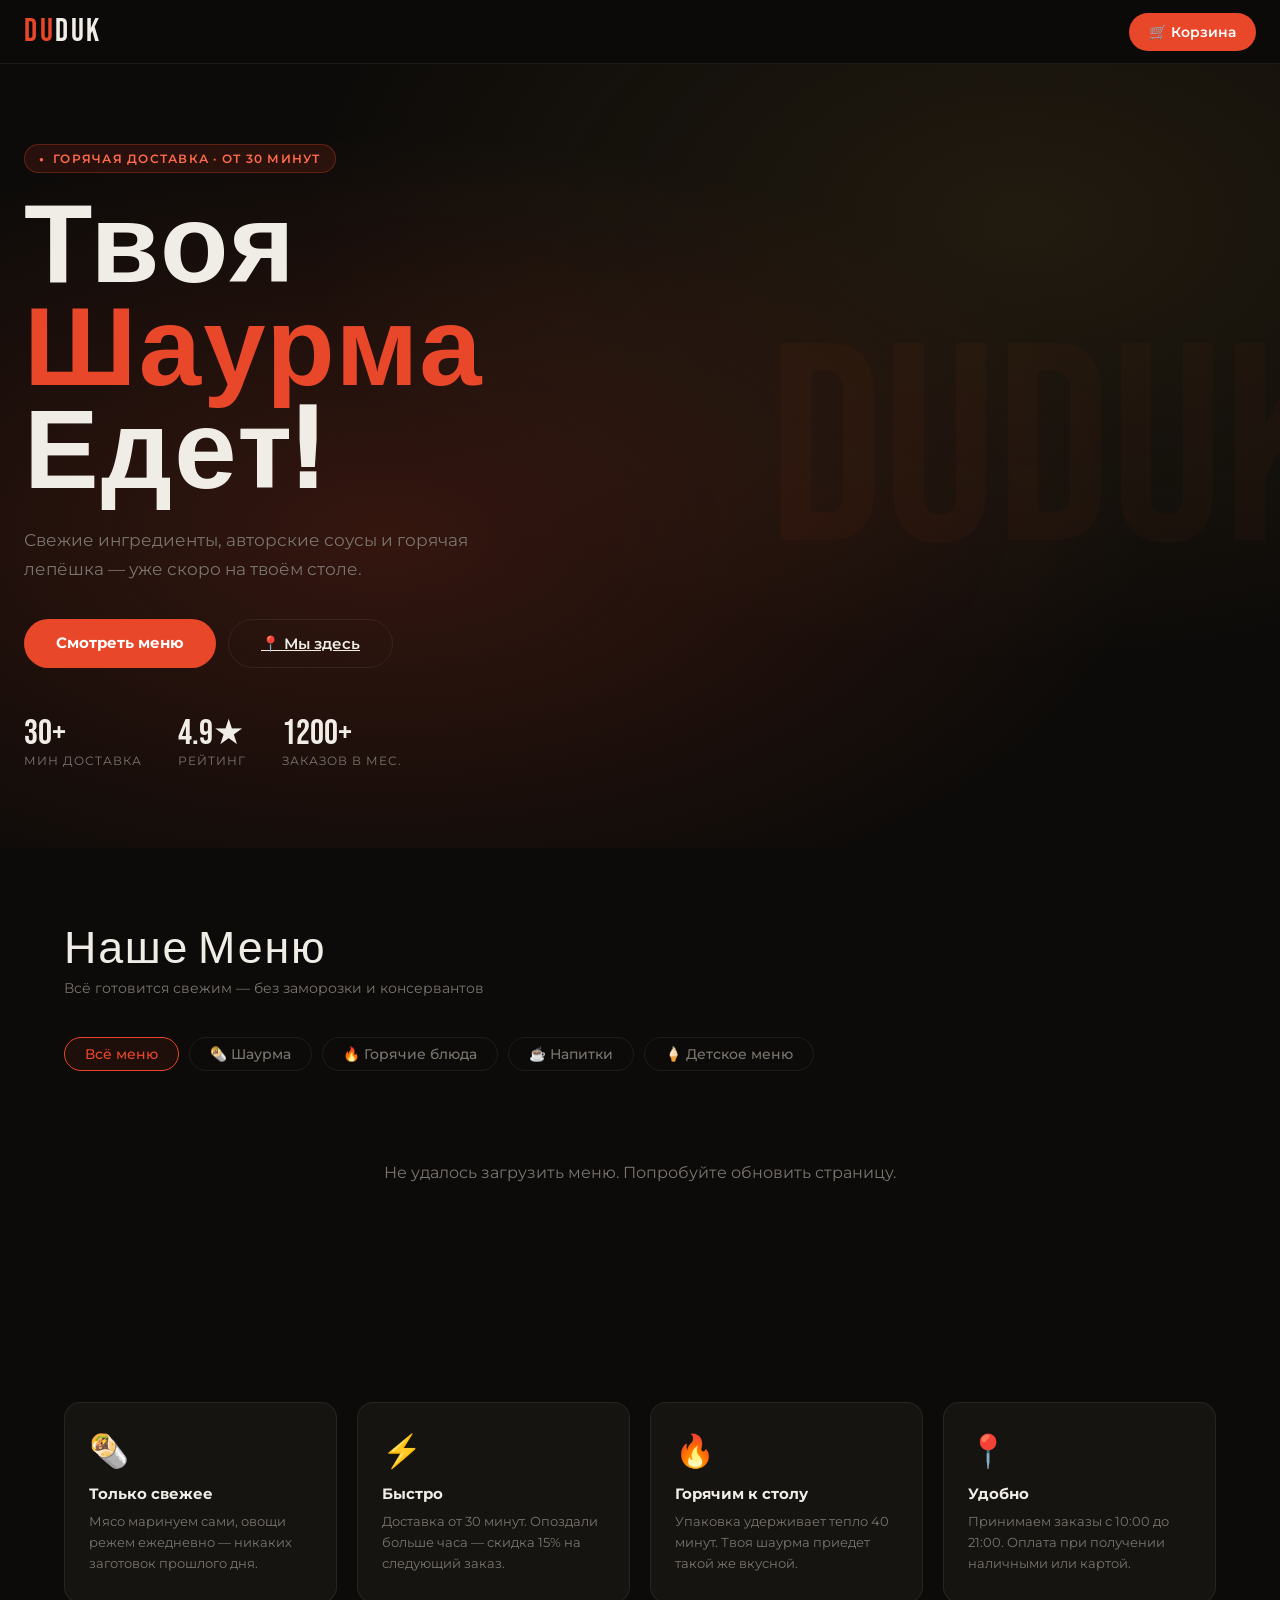
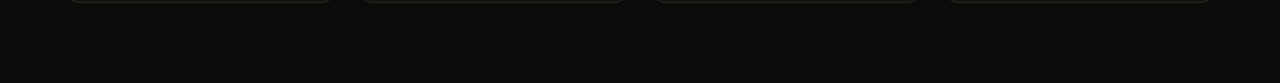
==== commit 35803106: "feat: updated valid number phone, add upd description" ====
--- a/app/templates/index.html
+++ b/app/templates/index.html
@@ -556,7 +556,7 @@
     <div class="feature-card">
       <div class="feature-icon">📍</div>
       <div class="feature-title">Удобно</div>
-      <div class="feature-desc">Принимаем заказы круглосуточно. Оплата при получении наличными или картой.</div>
+      <div class="feature-desc">Принимаем заказы с 10:00 до 21:00. Оплата при получении наличными или картой.</div>
     </div>
   </div>
 </section>
@@ -1088,6 +1088,34 @@
   document.getElementById('err-'+field).textContent = msg;
 }
 
+// ─── PHONE (RU) ──────────────────────────────────────────
+// Мобильный номер РФ: код страны 7, затем 9XX и ещё 7 цифр — итого
+// 11 цифр, начинающихся с "79". Старая проверка (10-15 произвольных
+// цифр) пропускала что угодно, включая заведомо нероссийские номера.
+function normalizeRuPhone(raw) {
+  let digits = raw.replace(/\D/g, ''); // оставляем только цифры
+  if (digits.length === 11 && (digits[0] === '8' || digits[0] === '7')) {
+    digits = '7' + digits.slice(1); // 8XXXXXXXXXX -> 7XXXXXXXXXX
+  } else if (digits.length === 10) {
+    digits = '7' + digits;          // 9XXXXXXXXX -> 79XXXXXXXXX
+  }
+  return digits;
+}
+
+function isValidRuPhone(raw) {
+  const digits = normalizeRuPhone(raw);
+  return /^79\d{9}$/.test(digits);
+}
+
+// ─── MIN ORDER TOTAL ─────────────────────────────────────
+// То же число, что и MIN_ORDER_TOTAL в app/routers/orders.py. Проверка
+// тут только для UX — окончательное решение всё равно принимает сервер.
+const MIN_ORDER_TOTAL = 400;
+
+function getOrderTotal() {
+  return cartTotal() + getDopingTotal();
+}
+
 // ─── SUBMIT ──────────────────────────────────────────────
 async function submitOrder() {
   clearErrors();
@@ -1098,14 +1126,24 @@
 
   let ok = true;
   if (!name) { setError('name', 'Введите ваше имя'); ok = false; }
-  if (!phone || !/^\+?[0-9]{10,15}$/.test(phone.replace(/[\s\-\(\)]/g,''))) {
-    setError('phone', 'Введите корректный номер телефона'); ok = false;
+  if (!isValidRuPhone(phone)) {
+    setError('phone', 'Введите корректный российский номер (+7 9XX XXX-XX-XX)'); ok = false;
   }
   if (deliveryType === 'delivery' && !address) { setError('address', 'Введите адрес доставки'); ok = false; }
   if (!ok) return;
 
+  // Проверка минимальной суммы — до отправки на сервер, чтобы сразу
+  // показать, сколько ещё нужно добавить в корзину.
+  const orderTotal = getOrderTotal();
+  if (orderTotal < MIN_ORDER_TOTAL) {
+    showToast(`Минимальная сумма заказа — ${MIN_ORDER_TOTAL} ₽. Добавьте ещё на ${MIN_ORDER_TOTAL - orderTotal} ₽`, 'error');
+    return;
+  }
+
   const btn = document.getElementById('submit-btn');
   btn.textContent = 'Отправляем…'; btn.disabled = true;
+
+  const normalizedPhone = '+' + normalizeRuPhone(phone);
 
   const timeComment = selectedTime === 'asap' ? '' : `Время: через ${selectedTime} мин. `;
   const payComment = `Оплата: ${selectedPayment === 'cash' ? 'наличными' : 'картой'}. `;
@@ -1113,7 +1151,7 @@
 
   const body = {
     customer_name: name,
-    phone: phone.replace(/[\s\-\(\)]/g,''),
+    phone: normalizedPhone,
     address: deliveryType === 'delivery' ? address : 'Самовывоз',
     items: [...cart.map(c => ({ item_id: c.menu_item_id, quantity: c.qty })), ...getDopingItems()],
     comment: [timeComment, payComment, typeComment, comment].filter(Boolean).join('').trim()
@@ -1162,4 +1200,4 @@
 </script>
 
 </body>
-</html>
+</html>
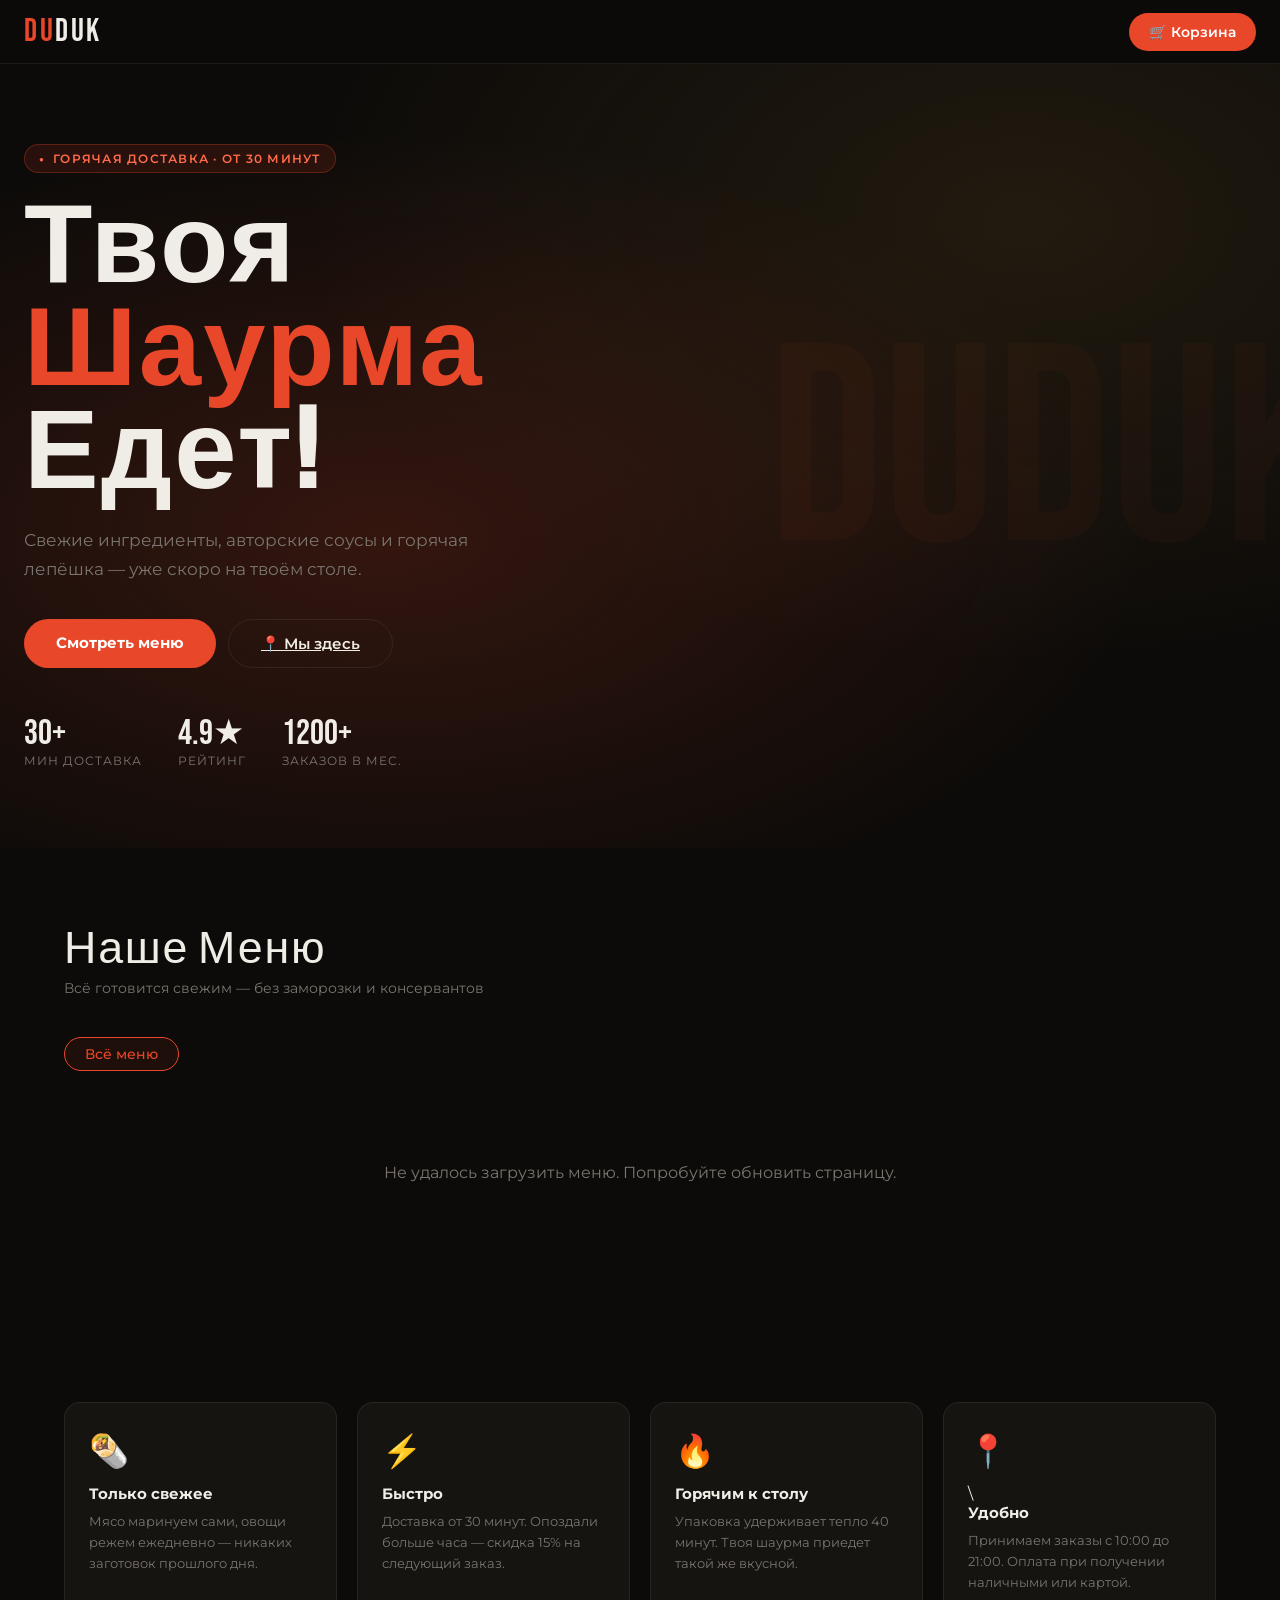
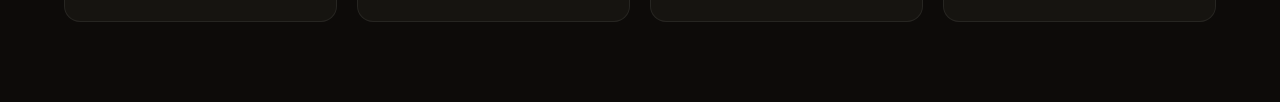
==== commit c39f8a22: "feat: dynamic categories, stickers, customizable toggle, fix order collapse" ====
--- a/app/templates/index.html
+++ b/app/templates/index.html
@@ -525,10 +525,6 @@
   </div>
   <div class="filters" id="filters">
     <button class="filter-btn active" onclick="filterMenu('all', this)">Всё меню</button>
-    <button class="filter-btn" onclick="filterMenu('shawarma', this)">🌯 Шаурма</button>
-    <button class="filter-btn" onclick="filterMenu('hot', this)">🔥 Горячие блюда</button>
-    <button class="filter-btn" onclick="filterMenu('drinks', this)">☕ Напитки</button>
-    <button class="filter-btn" onclick="filterMenu('kids', this)">🍦 Детское меню</button>
   </div>
   <div class="menu-grid" id="menu-grid">
     <div class="spinner"></div>
@@ -554,7 +550,7 @@
       <div class="feature-desc">Упаковка удерживает тепло 40 минут. Твоя шаурма приедет такой же вкусной.</div>
     </div>
     <div class="feature-card">
-      <div class="feature-icon">📍</div>
+      <div class="feature-icon">📍</div>\
       <div class="feature-title">Удобно</div>
       <div class="feature-desc">Принимаем заказы с 10:00 до 21:00. Оплата при получении наличными или картой.</div>
     </div>
@@ -714,6 +710,8 @@
 
 // ─── STATE ──────────────────────────────────────────────
 let MENU = [];
+let CATEGORIES = [];
+let ADDON_SLUGS = new Set(); // slugs категорий-допингов — раньше было хардкодное 'dopings'
 let DOPINGS = [];
 let selectedDopings = [];
 let cart = JSON.parse(localStorage.getItem('duduk_cart') || '[]');
@@ -732,10 +730,16 @@
 
 async function loadMenu() {
   try {
-    const res = await fetch('/api/menu');
-    MENU = await res.json();
+    const [menuRes, catRes] = await Promise.all([
+      fetch('/api/menu'),
+      fetch('/api/categories')
+    ]);
+    MENU = await menuRes.json();
+    CATEGORIES = await catRes.json();
+    ADDON_SLUGS = new Set(CATEGORIES.filter(c => c.is_addon).map(c => c.slug));
     // Populate DOPINGS from already-loaded data (no extra request needed)
-    DOPINGS = MENU.filter(m => m.category === 'dopings');
+    DOPINGS = MENU.filter(m => ADDON_SLUGS.has(m.category));
+    renderFilters();
     renderMenu();
     renderDopings();
   } catch(e) {
@@ -747,6 +751,28 @@
 function restoreOrderStatus() {
 }
 
+// Возвращает эмодзи категории по её slug — используется как запасной
+// вариант, когда у самого блюда не задан emoji.
+function categoryEmoji(slug) {
+  const c = CATEGORIES.find(c => c.slug === slug);
+  return (c && c.emoji) || '🌯';
+}
+
+// Рендерит кнопки-фильтры категорий на витрине. Раньше список категорий
+// был захардкожен прямо в HTML — теперь приходит из /api/categories,
+// поэтому админ может добавлять/переименовывать/скрывать категории
+// без правок кода. Категории-допинги (is_addon) сюда не попадают —
+// у них никогда не было отдельной вкладки в меню.
+function renderFilters() {
+  const wrap = document.getElementById('filters');
+  const nonAddon = CATEGORIES.filter(c => !c.is_addon).sort((a,b) => a.sort_order - b.sort_order);
+  const iconHtml = c => c.icon_url
+    ? `<img src="${c.icon_url}" style="width:16px;height:16px;object-fit:cover;border-radius:4px;vertical-align:-3px;margin-right:4px;">`
+    : (c.emoji ? c.emoji + ' ' : '');
+  wrap.innerHTML = '<button class="filter-btn active" onclick="filterMenu(\'all\', this)">Всё меню</button>' +
+    nonAddon.map(c => `<button class="filter-btn" onclick="filterMenu('${c.slug}', this)">${iconHtml(c)}${c.name}</button>`).join('');
+}
+
 // ─── MENU ────────────────────────────────────────────────
 function filterMenu(cat, btn) {
   currentFilter = cat;
@@ -759,17 +785,18 @@
   const grid = document.getElementById('menu-grid');
   // Допинги (добавки) — не самостоятельная позиция меню, их выбирают
   // только в конструкторе блюда или на шаге оформления заказа.
-  const base = MENU.filter(m => m.category !== 'dopings');
+  const base = MENU.filter(m => !ADDON_SLUGS.has(m.category));
   const items = currentFilter === 'all' ? base : base.filter(m => m.category === currentFilter);
   if (items.length === 0) {
+
     grid.innerHTML = '<div style="color:var(--muted);text-align:center;padding:60px 20px;grid-column:1/-1;">В этой категории пока ничего нет</div>';
     return;
   }
   grid.innerHTML = items.map(item => {
-    // У картофеля фри не бывает "начинки" — конструктор с топпингами
-    // ему не нужен, кладём сразу в корзину, как и напитки/детское меню.
-    const isFries = item.name.trim().toLowerCase() === 'картофель фри';
-    const hasConstructor = (item.category === 'shawarma' || item.category === 'hot') && !isFries;
+    // Раньше "можно ли настроить блюдо" угадывалось по категории плюс
+    // отдельное исключение для картофеля фри по названию. Теперь это
+    // явный флаг customizable, который задаёт админ для каждого блюда.
+    const hasConstructor = !!item.customizable;
     const clickFn = hasConstructor ? `openItemModal(${item.id})` : `addToCart(${item.id})`;
     const btnIcon = hasConstructor ? '⚙️' : '+';
     const btnTitle = hasConstructor ? 'Настроить' : 'В корзину';
@@ -777,7 +804,7 @@
     <div class="menu-card" onclick="${clickFn}">
       <div class="card-img">
         ${item.badge ? `<span class="card-badge">${item.badge}</span>` : ''}
-        ${item.image_url ? `<img src="${item.image_url}" alt="${item.name}" loading="lazy">` : `<span>${item.emoji || '🌯'}</span>`}
+        ${item.image_url ? `<img src="${item.image_url}" alt="${item.name}" loading="lazy">` : `<span>${item.emoji || categoryEmoji(item.category)}</span>`}
       </div>
       <div class="card-body">
         <div class="card-name">${item.name}</div>
@@ -797,7 +824,7 @@
   try {
     const res = await fetch('/api/menu');
     const items = await res.json();
-    DOPINGS = items.filter(m => m.category === 'dopings');
+    DOPINGS = items.filter(m => ADDON_SLUGS.has(m.category));
     renderDopings();
   } catch(e) {}
 }
@@ -891,7 +918,7 @@
   grid.innerHTML = DOPINGS.map(d => `
     <button type="button" class="constructor-btn ${modalSelectedAddons.includes(d.id) ? 'selected' : ''}"
       id="cb-${d.id}" onclick="toggleAddon(${d.id})">
-      <span class="cb-icon">${d.emoji || '➕'}</span>
+      <span class="cb-icon">${d.image_url ? `<img src="${d.image_url}" style="width:28px;height:28px;border-radius:6px;object-fit:cover;">` : (d.emoji || '➕')}</span>
       <div>
         <div class="cb-name">${d.name}</div>
         <div class="cb-weight">${d.desc}</div>
@@ -1012,9 +1039,9 @@
           <div class="cart-item-price">${c.price} ₽ × ${c.qty}</div>
         </div>
         <div class="qty-control">
-          <button class="qty-btn" onclick="removeFromCart(${idStr})">−</button>
+          <button class="qty-btn" onclick='removeFromCart(${idStr})'>−</button>
           <span class="qty-num">${c.qty}</span>
-          <button class="qty-btn" onclick="addToCartDirect(${idStr})">+</button>
+          <button class="qty-btn" onclick='addToCartDirect(${idStr})'>+</button>
         </div>
       </div>
     `}).join('');
@@ -1200,4 +1227,4 @@
 </script>
 
 </body>
-</html>+</html>
